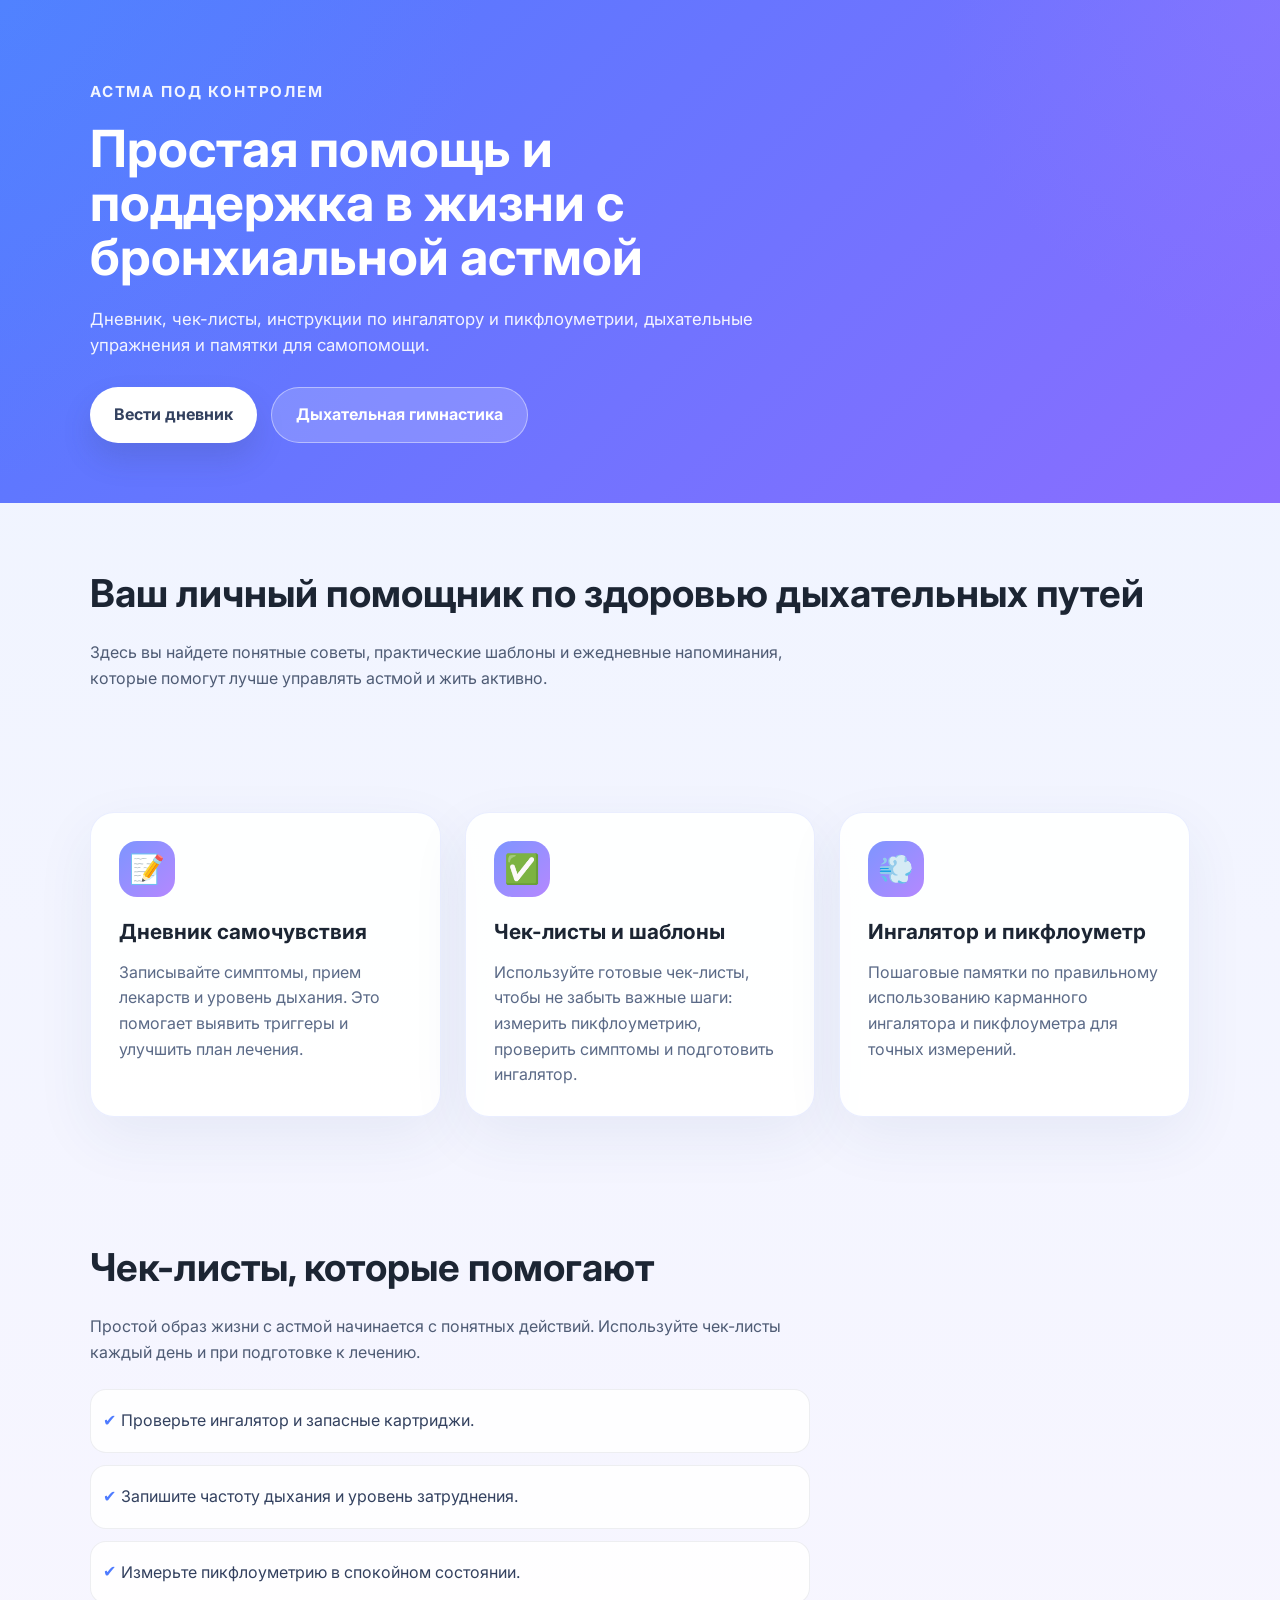
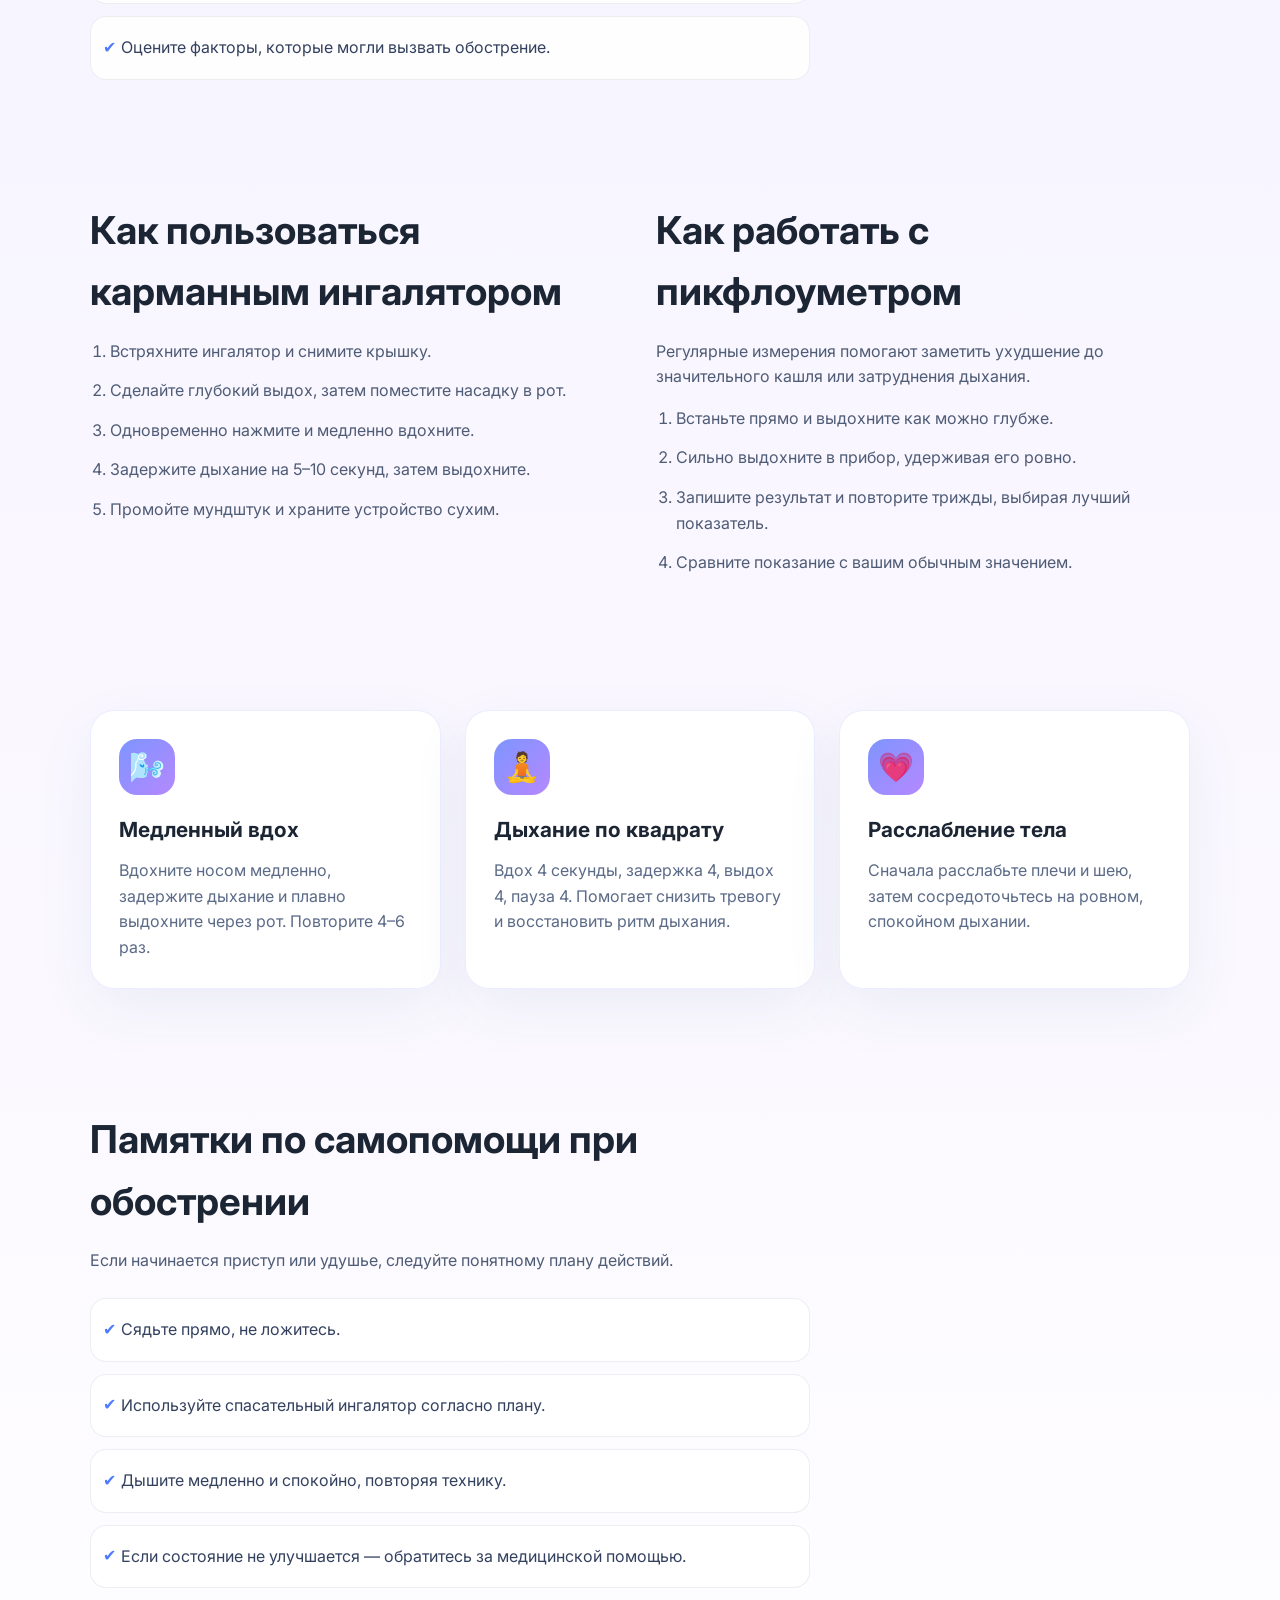
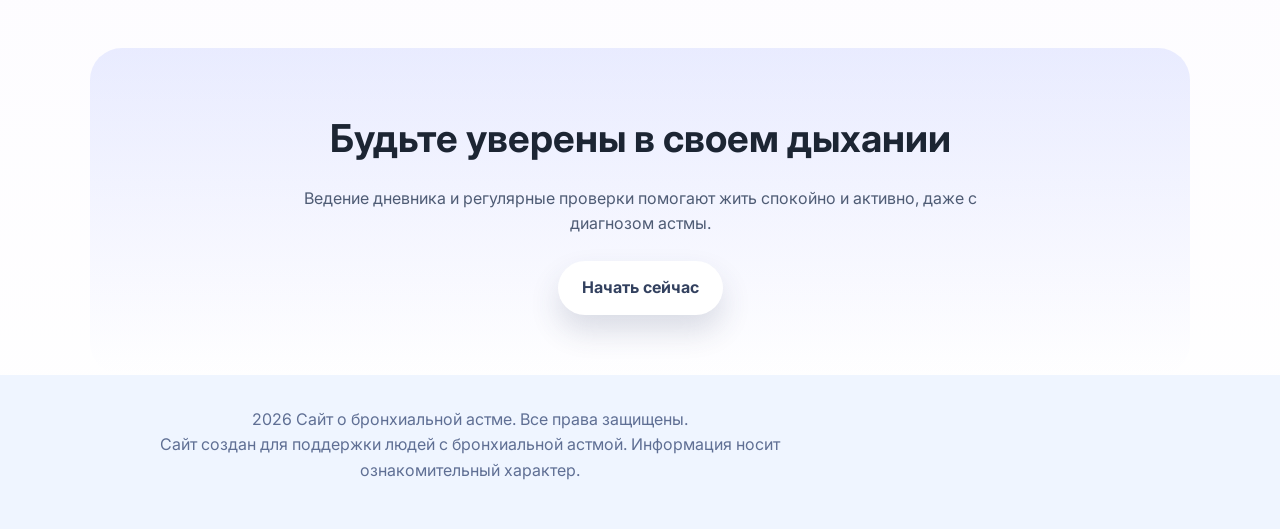
==== index.html @ 9719956c "Creating files" ====
<!DOCTYPE html>
<html lang="ru">

<head>
    <meta charset="UTF-8">
    <meta name="viewport" content="width=device-width, initial-scale=1.0">
    <meta name="description"
        content="Сайт для профилактики пациентов с астмой.">
    <link rel="preconnect" href="https://fonts.googleapis.com">
    <link rel="preconnect" href="https://fonts.gstatic.com" crossorigin>
    <link href="https://fonts.googleapis.com/css2?family=Inter:wght@400;500;600;700&display=swap" rel="stylesheet">
    <link rel="stylesheet" href="main.css">
</head>

<body>
    <header class="site-header">
        <div class="container header-inner">
            <div>
                <p class="eyebrow">Астма под контролем</p>
                <h1>Простая помощь и поддержка в жизни с бронхиальной астмой</h1>
                <p class="lead">Дневник, чек-листы, инструкции по ингалятору и пикфлоуметрии, дыхательные упражнения и
                    памятки для самопомощи.</p>
                <div class="hero-buttons">
                    <a href="#diary" class="button button-primary">Вести дневник</a>
                    <a href="#breathing" class="button button-secondary">Дыхательная гимнастика</a>
                </div>
            </div>
        </div>
    </header>

    <main>
        <section class="intro container">
            <h2>Ваш личный помощник по здоровью дыхательных путей</h2>
            <p>Здесь вы найдете понятные советы, практические шаблоны и ежедневные напоминания, которые помогут лучше
                управлять астмой и жить активно.</p>
        </section>

        <section id="diary" class="section container cards-grid">
            <article class="card">
                <span class="card-icon">📝</span>
                <h3>Дневник самочувствия</h3>
                <p>Записывайте симптомы, прием лекарств и уровень дыхания. Это помогает выявить триггеры и улучшить план
                    лечения.</p>
            </article>
            <article class="card">
                <span class="card-icon">✅</span>
                <h3>Чек-листы и шаблоны</h3>
                <p>Используйте готовые чек-листы, чтобы не забыть важные шаги: измерить пикфлоуметрию, проверить
                    симптомы и подготовить ингалятор.</p>
            </article>
            <article class="card">
                <span class="card-icon">💨</span>
                <h3>Ингалятор и пикфлоуметр</h3>
                <p>Пошаговые памятки по правильному использованию карманного ингалятора и пикфлоуметра для точных
                    измерений.</p>
            </article>
        </section>

        <section id="checklists" class="section container">
            <div class="section-content">
                <h2>Чек-листы, которые помогают</h2>
                <p>Простой образ жизни с астмой начинается с понятных действий. Используйте чек-листы каждый день и при
                    подготовке к лечению.</p>
                <ul class="checklist">
                    <li>Проверьте ингалятор и запасные картриджи.</li>
                    <li>Запишите частоту дыхания и уровень затруднения.</li>
                    <li>Измерьте пикфлоуметрию в спокойном состоянии.</li>
                    <li>Оцените факторы, которые могли вызвать обострение.</li>
                </ul>
            </div>
        </section>

        <section id="inhaler" class="section container split">
            <div>
                <h2>Как пользоваться карманным ингалятором</h2>
                <ol>
                    <li>Встряхните ингалятор и снимите крышку.</li>
                    <li>Сделайте глубокий выдох, затем поместите насадку в рот.</li>
                    <li>Одновременно нажмите и медленно вдохните.</li>
                    <li>Задержите дыхание на 5–10 секунд, затем выдохните.</li>
                    <li>Промойте мундштук и храните устройство сухим.</li>
                </ol>
            </div>
            <div>
                <h2>Как работать с пикфлоуметром</h2>
                <p>Регулярные измерения помогают заметить ухудшение до значительного кашля или затруднения дыхания.</p>
                <ol>
                    <li>Встаньте прямо и выдохните как можно глубже.</li>
                    <li>Сильно выдохните в прибор, удерживая его ровно.</li>
                    <li>Запишите результат и повторите трижды, выбирая лучший показатель.</li>
                    <li>Сравните показание с вашим обычным значением.</li>
                </ol>
            </div>
        </section>

        <section id="breathing" class="section container cards-grid">
            <article class="card">
                <span class="card-icon">🌬️</span>
                <h3>Медленный вдох</h3>
                <p>Вдохните носом медленно, задержите дыхание и плавно выдохните через рот. Повторите 4–6 раз.</p>
            </article>
            <article class="card">
                <span class="card-icon">🧘</span>
                <h3>Дыхание по квадрату</h3>
                <p>Вдох 4 секунды, задержка 4, выдох 4, пауза 4. Помогает снизить тревогу и восстановить ритм дыхания.
                </p>
            </article>
            <article class="card">
                <span class="card-icon">💗</span>
                <h3>Расслабление тела</h3>
                <p>Сначала расслабьте плечи и шею, затем сосредоточьтесь на ровном, спокойном дыхании.</p>
            </article>
        </section>

        <section id="self-help" class="section container">
            <div class="section-content">
                <h2>Памятки по самопомощи при обострении</h2>
                <p>Если начинается приступ или удушье, следуйте понятному плану действий.</p>
                <ul class="help-list">
                    <li>Сядьте прямо, не ложитесь.</li>
                    <li>Используйте спасательный ингалятор согласно плану.</li>
                    <li>Дышите медленно и спокойно, повторяя технику.</li>
                    <li>Если состояние не улучшается — обратитесь за медицинской помощью.</li>
                </ul>
            </div>
        </section>

        <section class="footer-cta container">
            <h2>Будьте уверены в своем дыхании</h2>
            <p>Ведение дневника и регулярные проверки помогают жить спокойно и активно, даже с диагнозом астмы.</p>
            <a href="#diary" class="button button-primary">Начать сейчас</a>
        </section>
    </main>

    <footer class="site-footer">
        <div class="container">
            <p>2026 Сайт о бронхиальной астме. Все права защищены.</p>
            <p>Сайт создан для поддержки людей с бронхиальной астмой. Информация носит ознакомительный характер.</p></div>
    </footer>
</body>

</html>
---- main.css ----
:root {
    color-scheme: light;
    font-family: 'Inter', system-ui, -apple-system, BlinkMacSystemFont, 'Segoe UI', sans-serif;
    color: #1c2533;
    background: #f5f8ff;
    line-height: 1.6;
}

* {
    box-sizing: border-box;
}

html {
    scroll-behavior: smooth;
}

body {
    margin: 0;
    min-height: 100vh;
    background: linear-gradient(180deg, #eef4ff 0%, #f9f6ff 55%, #ffffff 100%);
}

img,
svg {
    max-width: 100%;
}

.container {
    width: min(1100px, calc(100% - 40px));
    margin: 0 auto;
}

.site-header {
    padding: 80px 0 60px;
    background: radial-gradient(circle at top left, rgba(86, 151, 255, 0.25), transparent 35%),
        radial-gradient(circle at top right, rgba(161, 129, 255, 0.22), transparent 25%),
        linear-gradient(135deg, #4e7bff, #8b6dff);
    color: #fff;
}

.header-inner {
    display: flex;
    align-items: center;
    justify-content: space-between;
}

.eyebrow {
    margin: 0 0 18px;
    font-size: 0.95rem;
    font-weight: 700;
    letter-spacing: 0.12em;
    text-transform: uppercase;
    color: rgba(255, 255, 255, 0.92);
}

.site-header h1 {
    margin: 0 0 22px;
    font-size: clamp(2.4rem, 4vw, 3.8rem);
    line-height: 1.05;
    max-width: 680px;
}

.lead {
    margin: 0 0 28px;
    max-width: 680px;
    font-size: 1.05rem;
    color: rgba(255, 255, 255, 0.92);
}

.hero-buttons {
    display: flex;
    flex-wrap: wrap;
    gap: 14px;
}

.button {
    display: inline-flex;
    align-items: center;
    justify-content: center;
    padding: 14px 24px;
    border-radius: 999px;
    text-decoration: none;
    font-weight: 700;
    transition: transform 0.2s ease, box-shadow 0.2s ease, background-color 0.2s ease;
}

.button:hover,
.button:focus-visible {
    transform: translateY(-1px);
}

.button-primary {
    background: #ffffff;
    color: #33415f;
    box-shadow: 0 16px 30px rgba(51, 65, 95, 0.16);
}

.button-secondary {
    background: rgba(255, 255, 255, 0.18);
    color: #ffffff;
    border: 1px solid rgba(255, 255, 255, 0.42);
}

.intro,
.section,
.footer-cta,
.site-footer {
    padding: 60px 0;
}

.intro h2,
.section h2,
.footer-cta h2 {
    margin: 0 0 16px;
    font-size: clamp(2rem, 3vw, 2.8rem);
}

.intro p,
.section p,
.section-content p,
.footer-cta p,
.site-footer p {
    margin: 0;
    max-width: 760px;
    color: #4f5c75;
}

.cards-grid {
    display: grid;
    grid-template-columns: repeat(3, minmax(0, 1fr));
    gap: 24px;
}

.card {
    background: rgba(255, 255, 255, 0.92);
    border: 1px solid rgba(84, 112, 255, 0.12);
    border-radius: 24px;
    padding: 28px;
    box-shadow: 0 20px 60px rgba(46, 71, 127, 0.07);
}

.card-icon {
    display: inline-flex;
    width: 56px;
    height: 56px;
    align-items: center;
    justify-content: center;
    border-radius: 18px;
    font-size: 1.8rem;
    margin-bottom: 18px;
    background: linear-gradient(135deg, #7d95ff, #b588ff);
    color: #fff;
}

.card h3 {
    margin: 0 0 12px;
    font-size: 1.3rem;
}

.card p {
    margin: 0;
    color: #5b6a87;
}

.section-content {
    max-width: 720px;
}

.checklist,
.help-list {
    margin: 24px 0 0;
    padding: 0;
    list-style: none;
    display: grid;
    gap: 12px;
}

.checklist li,
.help-list li {
    position: relative;
    padding-left: 30px;
    color: #33415f;
    background: rgba(255, 255, 255, 0.9);
    border: 1px solid rgba(79, 92, 117, 0.1);
    border-radius: 16px;
    padding: 18px 20px 18px 30px;
}

.checklist li::before,
.help-list li::before {
    content: '✔';
    position: absolute;
    left: 12px;
    top: 50%;
    transform: translateY(-50%);
    color: #4e7bff;
    font-weight: 700;
}

.split {
    display: grid;
    grid-template-columns: repeat(2, minmax(0, 1fr));
    gap: 32px;
}

.split h2 {
    margin-top: 0;
}

.split ol,
.split ul {
    margin: 16px 0 0;
    padding-left: 20px;
    color: #4f5c75;
}

.split li {
    margin-bottom: 14px;
}

.footer-cta {
    text-align: center;
    background: linear-gradient(180deg, rgba(126, 147, 255, 0.16), rgba(255, 255, 255, 0));
    border-radius: 32px;
}

.footer-cta p {
    margin: 0 auto 24px;
}

.site-footer {
    padding: 32px 0 46px;
    background: rgba(236, 243, 255, 0.8);
}

.site-footer p {
    margin: 0;
    color: #5f6f94;
    text-align: center;
}

@media (max-width: 900px) {

    .cards-grid,
    .split,
    .hero-buttons {
        grid-template-columns: 1fr;
    }

    .site-header {
        padding: 60px 0 40px;
    }

    .header-inner {
        padding: 0;
    }
}

@media (max-width: 640px) {
    .container {
        width: min(100%, calc(100% - 26px));
    }

    .site-header h1 {
        font-size: 2.4rem;
    }

    .button {
        width: 100%;
    }
}
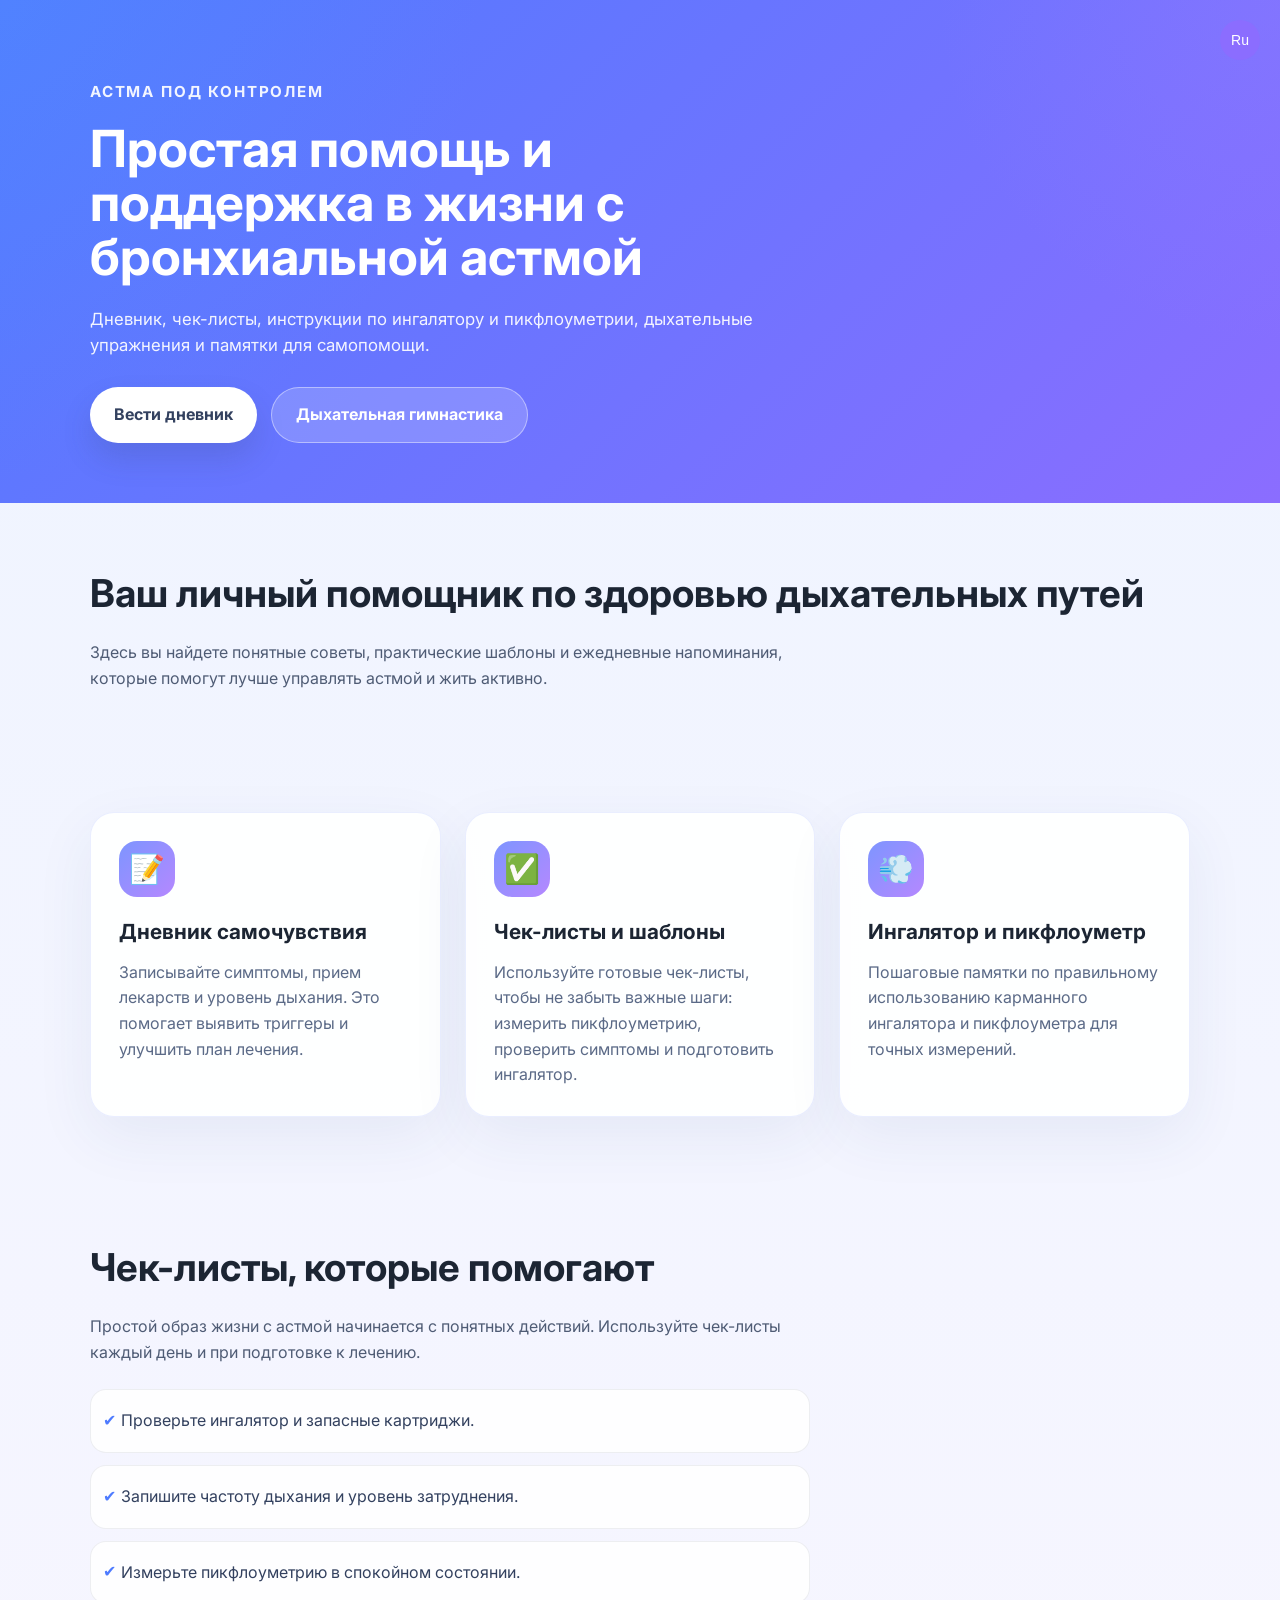
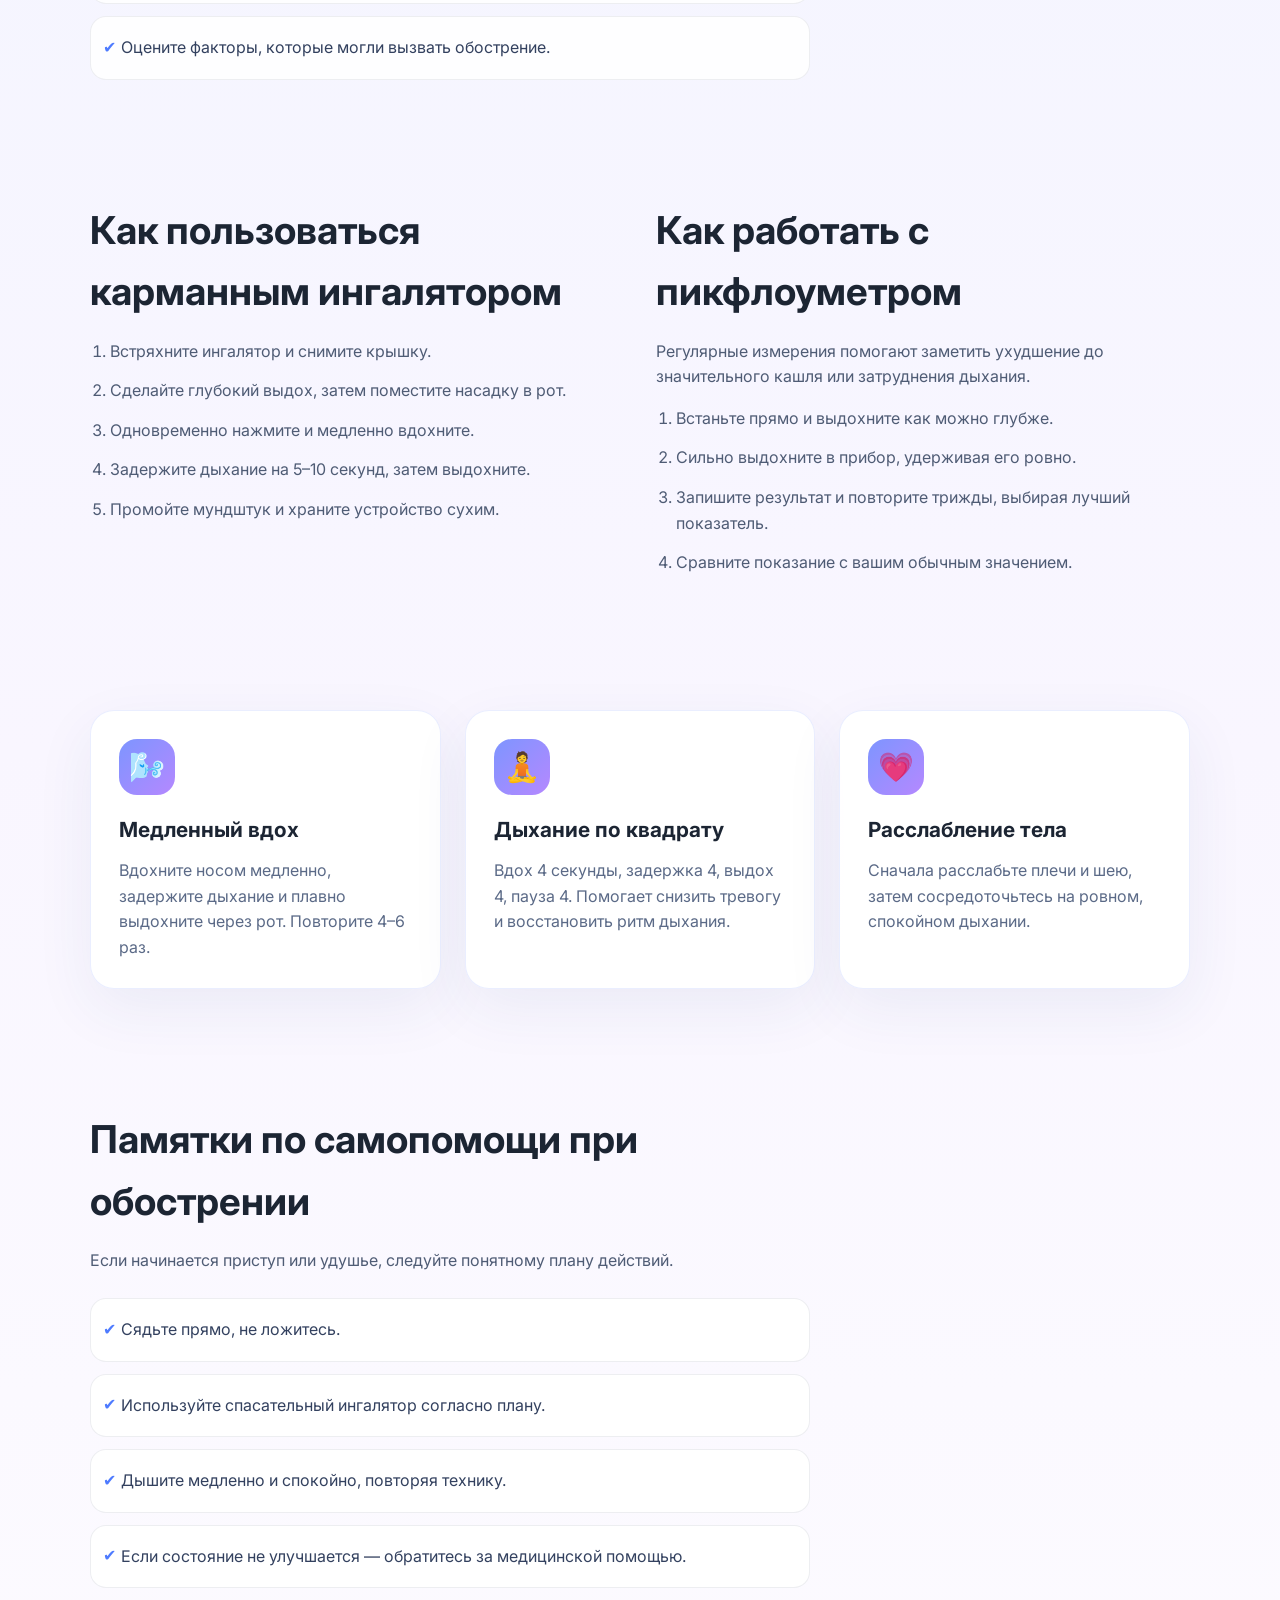
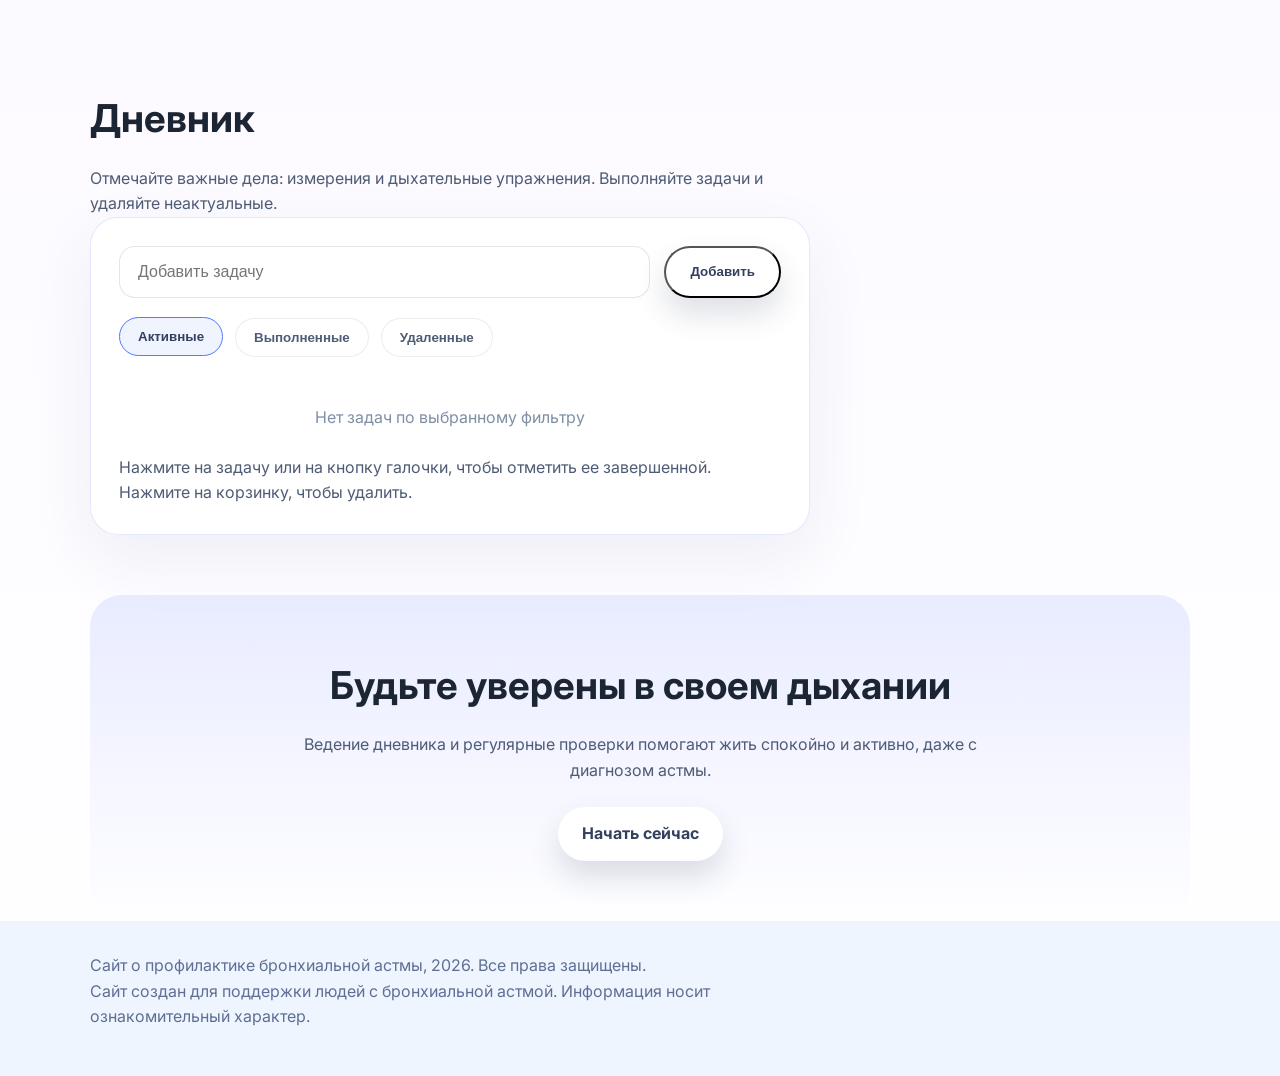
==== commit 0430f569: "some upds" ====
--- a/index.html
+++ b/index.html
@@ -4,8 +4,7 @@
 <head>
     <meta charset="UTF-8">
     <meta name="viewport" content="width=device-width, initial-scale=1.0">
-    <meta name="description"
-        content="Сайт для профилактики пациентов с астмой.">
+    <meta name="description" content="Сайт для профилактики пациентов с астмой.">
     <link rel="preconnect" href="https://fonts.googleapis.com">
     <link rel="preconnect" href="https://fonts.gstatic.com" crossorigin>
     <link href="https://fonts.googleapis.com/css2?family=Inter:wght@400;500;600;700&display=swap" rel="stylesheet">
@@ -13,6 +12,10 @@
 </head>
 
 <body>
+    <div class="site-versions-container">
+        <button class="site-versions">Ru</button>
+        <a href="index-engl.html"><button class="site-versions-en">En</button></a>
+    </div>
     <header class="site-header">
         <div class="container header-inner">
             <div>
@@ -35,7 +38,7 @@
                 управлять астмой и жить активно.</p>
         </section>
 
-        <section id="diary" class="section container cards-grid">
+        <section class="section container cards-grid">
             <article class="card">
                 <span class="card-icon">📝</span>
                 <h3>Дневник самочувствия</h3>
@@ -125,6 +128,29 @@
             </div>
         </section>
 
+        <section id="diary" class="section container todo-section" >
+            <div class="section-content">
+                <h2>Дневник</h2>
+                <p>Отмечайте важные дела: измерения и дыхательные упражнения. Выполняйте задачи и
+                    удаляйте неактуальные.</p>
+                <div class="todo-card">
+                    <div class="todo-header">
+                        <input class="todo-input" type="text" placeholder="Добавить задачу"
+                            aria-label="Добавить задачу">
+                        <button class="button button-primary todo-add-button" type="button">Добавить</button>
+                    </div>
+                    <div class="todo-filters">
+                        <button class="todo-filter active" data-filter="active">Активные</button>
+                        <button class="todo-filter" data-filter="completed">Выполненные</button>
+                        <button class="todo-filter" data-filter="deleted">Удаленные</button>
+                    </div>
+                    <ul class="todo-list" aria-live="polite"></ul>
+                    <p class="todo-hint">Нажмите на задачу или на кнопку галочки, чтобы отметить ее завершенной. Нажмите
+                        на корзинку, чтобы удалить.</p>
+                </div>
+            </div>
+        </section>
+
         <section class="footer-cta container">
             <h2>Будьте уверены в своем дыхании</h2>
             <p>Ведение дневника и регулярные проверки помогают жить спокойно и активно, даже с диагнозом астмы.</p>
@@ -134,9 +160,135 @@
 
     <footer class="site-footer">
         <div class="container">
-            <p>2026 Сайт о бронхиальной астме. Все права защищены.</p>
-            <p>Сайт создан для поддержки людей с бронхиальной астмой. Информация носит ознакомительный характер.</p></div>
+            <p>Сайт о профилактике бронхиальной астмы, 2026. Все права защищены.</p>
+            <p>Сайт создан для поддержки людей с бронхиальной астмой. Информация носит ознакомительный характер.</p>
+        </div>
     </footer>
+
+    <script>
+        const taskInput = document.querySelector('.todo-input');
+        const addButton = document.querySelector('.todo-add-button');
+        const todoList = document.querySelector('.todo-list');
+        const filterButtons = document.querySelectorAll('.todo-filter');
+
+        const STORAGE_KEY = 'asthmaTodoTasks';
+        const DEFAULT_TASKS = [
+        ];
+
+        let tasks = loadTasks();
+        let currentFilter = 'active';
+
+        function saveTasks() {
+            localStorage.setItem(STORAGE_KEY, JSON.stringify(tasks));
+        }
+
+        function loadTasks() {
+            try {
+                const raw = localStorage.getItem(STORAGE_KEY);
+                const stored = raw ? JSON.parse(raw) : null;
+                if (Array.isArray(stored) && stored.length) {
+                    return stored;
+                }
+            } catch (error) {
+                console.warn('Не удалось загрузить задачи из localStorage', error);
+            }
+            return [...DEFAULT_TASKS];
+        }
+
+        function renderTasks() {
+            todoList.innerHTML = '';
+            const filtered = tasks.filter(task => task.state === currentFilter);
+            if (!filtered.length) {
+                todoList.innerHTML = '<li class="todo-empty">Нет задач по выбранному фильтру</li>';
+                return;
+            }
+            filtered.forEach(task => {
+                const item = document.createElement('li');
+                item.className = 'todo-item';
+                item.dataset.id = task.id;
+                item.dataset.state = task.state;
+
+                const label = document.createElement('span');
+                label.className = 'todo-task' + (task.state === 'completed' ? ' completed' : '');
+                label.textContent = task.text;
+                label.tabIndex = 0;
+                label.addEventListener('click', () => toggleComplete(task.id));
+                label.addEventListener('keypress', e => {
+                    if (e.key === 'Enter') toggleComplete(task.id);
+                });
+
+                const actionGroup = document.createElement('div');
+                actionGroup.className = 'todo-actions';
+
+                const completeButton = document.createElement('button');
+                completeButton.type = 'button';
+                completeButton.className = 'todo-action todo-action-complete';
+                completeButton.innerHTML = task.state === 'completed' ? '✔' : '✓';
+                completeButton.title = task.state === 'completed' ? 'Снять отметку' : 'Завершить задачу';
+                completeButton.addEventListener('click', () => toggleComplete(task.id));
+
+                const deleteButton = document.createElement('button');
+                deleteButton.type = 'button';
+                deleteButton.className = 'todo-action todo-action-delete';
+                deleteButton.innerHTML = '🗑️';
+                deleteButton.title = 'Удалить задачу';
+                deleteButton.addEventListener('click', () => deleteTask(task.id));
+
+                actionGroup.append(completeButton, deleteButton);
+                item.append(label, actionGroup);
+                todoList.append(item);
+            });
+        }
+
+        function toggleComplete(id) {
+            const task = tasks.find(item => item.id === id);
+            if (!task || task.state === 'deleted') return;
+            task.state = task.state === 'completed' ? 'active' : 'completed';
+            saveTasks();
+            renderTasks();
+        }
+
+        function deleteTask(id) {
+            const task = tasks.find(item => item.id === id);
+            if (!task) return;
+            task.state = 'deleted';
+            saveTasks();
+            renderTasks();
+        }
+
+        function addTask() {
+            const text = taskInput.value.trim();
+            if (!text) return;
+            tasks.push({ id: Date.now(), text, state: 'active' });
+            saveTasks();
+            taskInput.value = '';
+            currentFilter = 'active';
+            updateFilterButtons();
+            renderTasks();
+            taskInput.focus();
+        }
+
+        function updateFilterButtons() {
+            filterButtons.forEach(button => {
+                button.classList.toggle('active', button.dataset.filter === currentFilter);
+            });
+        }
+
+        addButton.addEventListener('click', addTask);
+        taskInput.addEventListener('keydown', e => {
+            if (e.key === 'Enter') addTask();
+        });
+
+        filterButtons.forEach(button => {
+            button.addEventListener('click', () => {
+                currentFilter = button.dataset.filter;
+                updateFilterButtons();
+                renderTasks();
+            });
+        });
+
+        renderTasks();
+    </script>
 </body>
 
 </html>
--- a/main.css
+++ b/main.css
@@ -228,6 +228,160 @@
     margin: 0 auto 24px;
 }
 
+.todo-section {
+    padding-top: 40px;
+}
+
+.todo-card {
+    background: rgba(255, 255, 255, 0.95);
+    border: 1px solid rgba(84, 112, 255, 0.16);
+    border-radius: 28px;
+    padding: 28px;
+    box-shadow: 0 24px 65px rgba(46, 71, 127, 0.08);
+}
+
+.todo-header {
+    display: grid;
+    grid-template-columns: 1fr auto;
+    gap: 14px;
+    margin-bottom: 20px;
+}
+
+.todo-input {
+    width: 100%;
+    border: 1px solid rgba(79, 92, 117, 0.16);
+    border-radius: 16px;
+    padding: 16px 18px;
+    font-size: 1rem;
+    color: #1c2533;
+    outline: none;
+}
+
+.todo-input:focus {
+    border-color: #4e7bff;
+    box-shadow: 0 0 0 4px rgba(78, 123, 255, 0.12);
+}
+
+.todo-filters {
+    display: flex;
+    flex-wrap: wrap;
+    gap: 12px;
+    margin-bottom: 24px;
+}
+
+.todo-filter {
+    padding: 11px 18px;
+    border-radius: 999px;
+    border: 1px solid rgba(79, 92, 117, 0.11);
+    background: rgba(255, 255, 255, 0.85);
+    color: #4f5c75;
+    font-weight: 600;
+    cursor: pointer;
+    transition: background-color 0.2s ease, transform 0.2s ease;
+}
+
+.todo-filter:hover,
+.todo-filter.active {
+    background: #f0f4ff;
+    transform: translateY(-1px);
+    border-color: #4e7bff;
+    color: #33415f;
+}
+
+.todo-list {
+    list-style: none;
+    margin: 0;
+    padding: 0;
+    display: grid;
+    gap: 14px;
+}
+
+.todo-item {
+    display: flex;
+    align-items: center;
+    justify-content: space-between;
+    gap: 18px;
+    padding: 18px 20px;
+    border-radius: 18px;
+    background: #f7f9ff;
+    border: 1px solid rgba(79, 92, 117, 0.08);
+}
+
+.todo-task {
+    flex: 1;
+    position: relative;
+    font-size: 1rem;
+    line-height: 1.6;
+    color: #263148;
+    cursor: pointer;
+    transition: color 0.3s ease;
+}
+
+.todo-task::after {
+    content: '';
+    position: absolute;
+    left: 0;
+    top: 50%;
+    width: 0;
+    height: 2px;
+    background: #4e7bff;
+    border-radius: 999px;
+    transform: translateY(-50%);
+    transition: width 0.32s ease;
+}
+
+.todo-task.completed {
+    color: #7f8fa4;
+}
+
+.todo-task.completed::after {
+    width: 100%;
+}
+
+.todo-actions {
+    display: flex;
+    gap: 10px;
+}
+
+.todo-action {
+    display: inline-flex;
+    width: 44px;
+    height: 44px;
+    align-items: center;
+    justify-content: center;
+    border-radius: 14px;
+    border: 1px solid rgba(79, 92, 117, 0.14);
+    background: #ffffff;
+    color: #4e7bff;
+    cursor: pointer;
+    font-size: 1rem;
+    transition: transform 0.2s ease, background-color 0.2s ease;
+}
+
+.todo-action:hover,
+.todo-action:focus-visible {
+    transform: translateY(-1px);
+    background: #f0f4ff;
+}
+
+.todo-action-delete {
+    color: #d63d3d;
+    border-color: rgba(214, 61, 61, 0.18);
+}
+
+.todo-hint {
+    margin: 18px 0 0;
+    color: #5f6f94;
+}
+
+.todo-empty {
+    padding: 24px;
+    text-align: center;
+    color: #7f8fa4;
+    background: rgba(255, 255, 255, 0.85);
+    border-radius: 18px;
+}
+
 .site-footer {
     padding: 32px 0 46px;
     background: rgba(236, 243, 255, 0.8);
@@ -236,7 +390,7 @@
 .site-footer p {
     margin: 0;
     color: #5f6f94;
-    text-align: center;
+    text-align: left;
 }
 
 @media (max-width: 900px) {
@@ -254,6 +408,10 @@
     .header-inner {
         padding: 0;
     }
+    .site-versions-container {
+    top: 12px;
+    right: 12px;
+  }
 }
 
 @media (max-width: 640px) {
@@ -268,4 +426,92 @@
     .button {
         width: 100%;
     }
-}+    .site-versions-container {
+    flex-direction: row;
+    position: fixed;
+    top: 8px;
+    right: 8px;
+    gap: 4px;
+  }
+}
+
+.site-versions-container {
+  position: fixed;
+  top: 20px;
+  right: 20px;
+  z-index: 100;
+  display: flex;
+  flex-direction: column;
+  align-items: center;
+  gap: 8px;
+}
+
+.site-versions {
+  width: 40px;
+  height: 40px;
+  border-radius: 50%;
+  background-color:#8b6dff
+;
+  color: white;
+  border: none;
+  cursor: pointer;
+  font-family: "Forum", sans-serif;
+  font-weight: 400;
+  font-size: 14px;
+  display: flex;
+  align-items: center;
+  justify-content: center;
+  transition: all 0.6s ease;
+  position: relative;
+}
+
+.site-versions:hover {
+  transform: scale(1.1), 0.5s;
+  background-color:#8b6dff
+;
+}
+
+@keyframes slideUp {
+  from {
+    opacity: 0;
+    transform: translateY(0px);
+  }
+
+  to {
+    opacity: 1;
+    transform: translateY(3px);
+  }
+}
+
+.site-versions-en {
+  text-decoration: none;
+  width: 40px;
+  height: 40px;
+  border-radius: 50%;
+  background-color: rgb(189, 104, 246);
+  color: white;
+  border: none;
+  cursor: pointer;
+  font-family: "Forum", sans-serif;
+  font-weight: 400;
+  font-size: 14px;
+  display: flex;
+  align-items: center;
+  justify-content: center;
+  transition: all 0.5s ease;
+  opacity: 0;
+  transform: translateY(10px);
+  pointer-events: none;
+}
+
+.site-versions-en:hover {
+  transform: translateY(10px) scale(1.1);
+  text-decoration: none;
+}
+
+.site-versions-container:hover .site-versions-en {
+  animation: slideUp 0.6s ease forwards;
+  text-decoration: none;
+  pointer-events: auto;
+}
+
